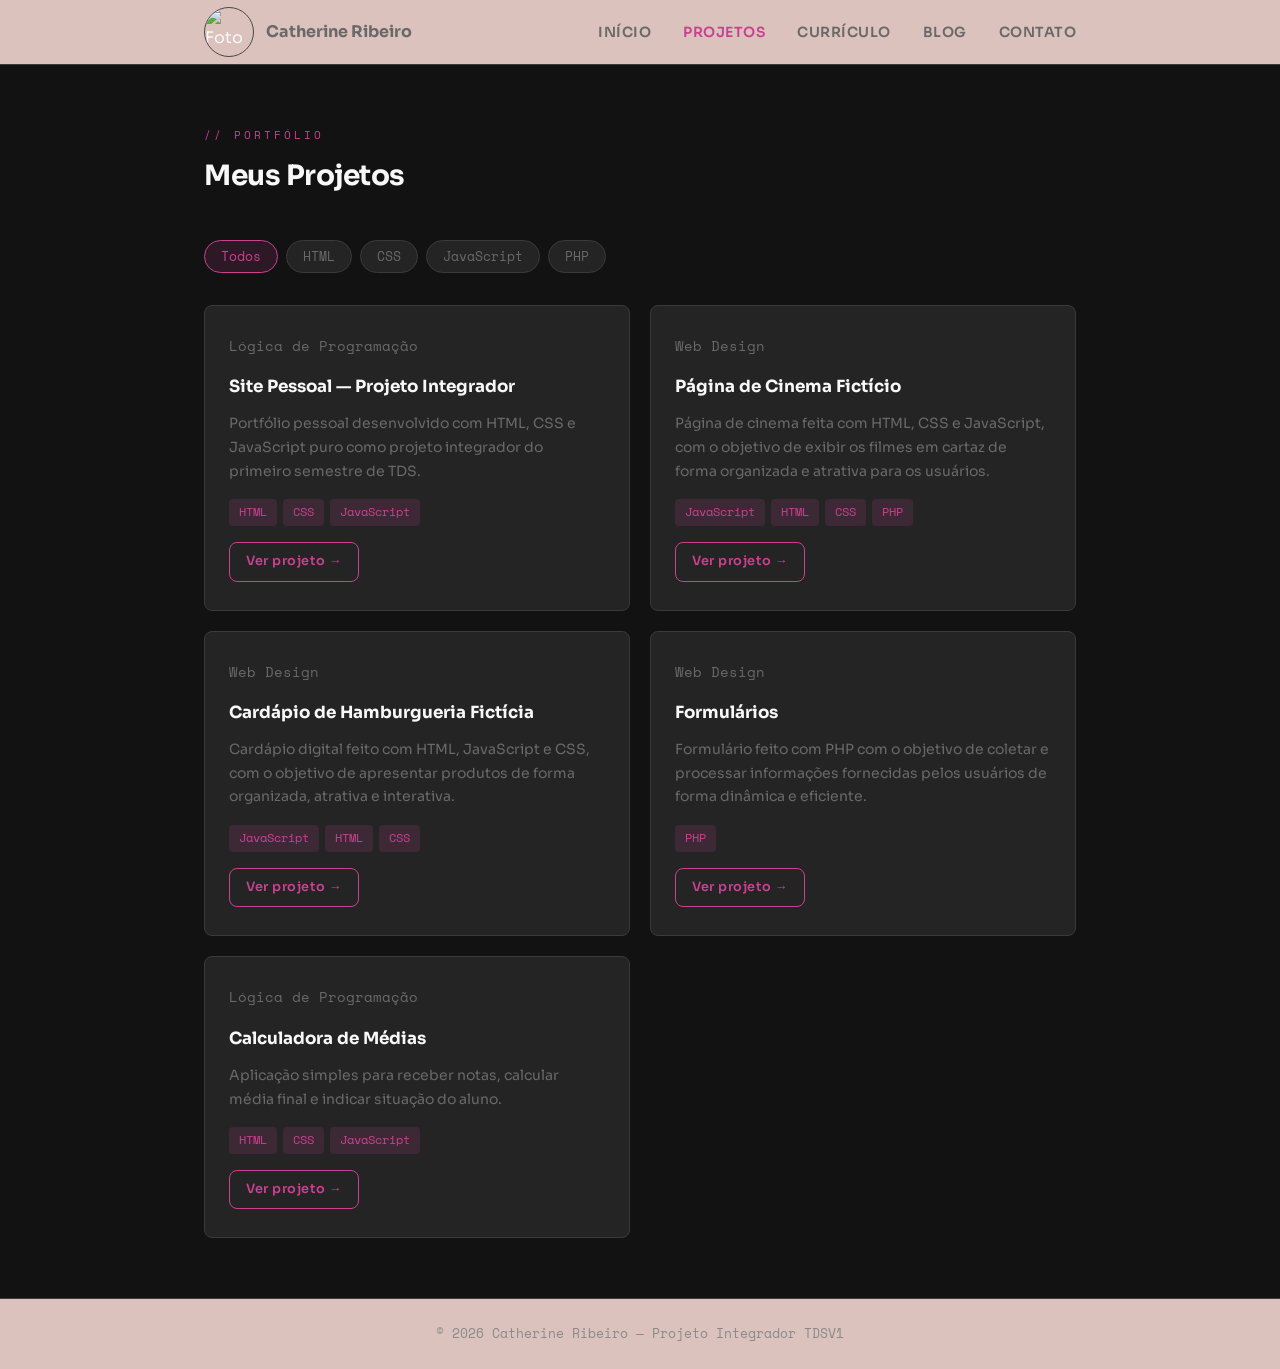
==== projetos.html @ 3d5c8a29 "alteracao" ====
<!DOCTYPE html>
<html lang="pt-BR">
<head>
  <meta charset="UTF-8" />
  <meta name="viewport" content="width=device-width, initial-scale=1.0" />
  <meta name="description" content="Projetos de Catherine Ribeiro — portfólio, cinema, cardápio digital, formulários PHP e calculadora." />
  <meta property="og:title" content="Projetos — Catherine Ribeiro" />
  <meta property="og:description" content="Galeria de projetos desenvolvidos no curso de TDS." />
  <meta property="og:type" content="website" />
  <title>Projetos — Catherine Ribeiro</title>
  <link rel="icon" href="assets/imagens/favicon.svg" type="image/svg+xml" />
  <link rel="preconnect" href="https://fonts.googleapis.com" />
  <link rel="preconnect" href="https://fonts.gstatic.com" crossorigin />
  <link href="https://fonts.googleapis.com/css2?family=Space+Mono:wght@400;700&family=Sora:wght@300;400;600;700&display=swap" rel="stylesheet" />
  <link rel="stylesheet" href="assets/css/estilo.css" />
</head>
<body>
  <a class="skip-link" href="#conteudo-principal">Pular para o conteúdo</a>
  <div class="page-wrapper">

    <header data-partial="header">
      <div class="container">
        <div class="header-brand">
          <img src="assets/imagens/perfil.jpeg" alt="Foto de Catherine Ribeiro" class="logoft" width="50" height="50" />
          <a class="logo" href="index.html"><span>Catherine Ribeiro</span></a>
        </div>
        <button class="menu-toggle" id="menu-toggle" type="button" aria-label="Abrir menu" aria-expanded="false" aria-controls="nav-menu">
          <span></span><span></span><span></span>
        </button>
        <nav aria-label="Navegação principal">
          <ul id="nav-menu">
            <li><a href="index.html">Início</a></li>
            <li><a href="projetos.html">Projetos</a></li>
            <li><a href="curriculo.html">Currículo</a></li>
            <li><a href="blog.html">Blog</a></li>
            <li><a href="contato.html">Contato</a></li>
          </ul>
        </nav>
      </div>
    </header>

    <main id="conteudo-principal">
      <div class="container">

        <p class="section-label">// portfólio</p>
        <h1 class="section-title">Meus Projetos</h1>

        <div class="filtros">
          <button class="btn-filtro ativo" type="button" data-filtro="todos">Todos</button>
          <button class="btn-filtro" type="button" data-filtro="HTML">HTML</button>
          <button class="btn-filtro" type="button" data-filtro="CSS">CSS</button>
          <button class="btn-filtro" type="button" data-filtro="JavaScript">JavaScript</button>
          <button class="btn-filtro" type="button" data-filtro="PHP">PHP</button>
        </div>

        <div class="projetos-grid">

          <article class="projeto-card" data-tecnologias="HTML CSS JavaScript">
            <p class="projeto-disciplina">Lógica de Programação</p>
            <h3>Site Pessoal — Projeto Integrador</h3>
            <p>
              Portfólio pessoal desenvolvido com HTML, CSS e JavaScript puro
              como projeto integrador do primeiro semestre de TDS.
            </p>
            <div class="tags">
              <span class="tag">HTML</span>
              <span class="tag">CSS</span>
              <span class="tag">JavaScript</span>
            </div>
            <a href="index.html" class="btn btn-outline btn-projeto">Ver projeto →</a>
          </article>

          <article class="projeto-card" data-tecnologias="HTML CSS JavaScript PHP">
            <p class="projeto-disciplina">Web Design</p>
            <h3>Página de Cinema Fictício</h3>
            <p>
              Página de cinema feita com HTML, CSS e JavaScript, com o objetivo de exibir os filmes em cartaz de forma organizada e atrativa para os usuários.
            </p>
            <div class="tags">
              <span class="tag">JavaScript</span>
              <span class="tag">HTML</span>
              <span class="tag">CSS</span>
              <span class="tag">PHP</span>
            </div>
            <a href="projetos/cine-alfa/index.html" target="_blank" rel="noopener noreferrer" class="btn btn-outline btn-projeto" title="Requer XAMPP local">Ver projeto →</a>
          </article>

          <article class="projeto-card" data-tecnologias="HTML CSS JavaScript">
            <p class="projeto-disciplina">Web Design</p>
            <h3>Cardápio de Hamburgueria Fictícia</h3>
            <p>
              Cardápio digital feito com HTML, JavaScript e CSS, com o objetivo de apresentar produtos de forma organizada, atrativa e interativa.
            </p>
            <div class="tags">
              <span class="tag">JavaScript</span>
              <span class="tag">HTML</span>
              <span class="tag">CSS</span>
            </div>
            <a href="projetos/byte-burger/index.html" target="_blank" rel="noopener noreferrer" class="btn btn-outline btn-projeto" title="Requer XAMPP local">Ver projeto →</a>
          </article>

          <article class="projeto-card" data-tecnologias="PHP">
            <p class="projeto-disciplina">Web Design</p>
            <h3>Formulários</h3>
            <p>
              Formulário feito com PHP com o objetivo de coletar e processar informações fornecidas pelos usuários de forma dinâmica e eficiente.
            </p>
            <div class="tags">
              <span class="tag">PHP</span>
            </div>
            <a href="http://localhost/duaspaginas/pagina1.php" target="_blank" rel="noopener noreferrer" class="btn btn-outline btn-projeto" title="Requer XAMPP local">Ver projeto →</a>
          </article>

          <article class="projeto-card" data-tecnologias="HTML CSS JavaScript">
            <p class="projeto-disciplina">Lógica de Programação</p>
            <h3>Calculadora de Médias</h3>
            <p>
              Aplicação simples para receber notas, calcular média final e indicar situação do aluno.
            </p>
            <div class="tags">
              <span class="tag">HTML</span>
              <span class="tag">CSS</span>
              <span class="tag">JavaScript</span>
            </div>
            <a href="projetos/calculadora/questao01.html" target="_blank" rel="noopener noreferrer" class="btn btn-outline btn-projeto" title="Requer XAMPP local">Ver projeto →</a>
          </article>

        </div>

        <p id="filtro-vazio" class="filtro-vazio" role="status">Nenhum projeto encontrado para este filtro.</p>

      </div>
    </main>

    <footer data-partial="footer">
      <div class="container">
        <p>© <span class="ano-atual"></span> Catherine Ribeiro — Projeto Integrador TDSV1</p>
      </div>
    </footer>

  </div>
  <script src="assets/js/app.js"></script>
</body>
</html>
---- assets/css/estilo.css ----
/* =============================================
   VARIÁVEIS CSS - Altere aqui para mudar o tema
   ============================================= */
:root {
  --bg-primary: #121212;
  --bg-secondary: #dbc2bd;
  --bg-card: #242424;
  --accent: #ca4191;
  --accent-secondary: #ed70ed;
  --accent-dim: rgba(202, 65, 145, 0.15);
  --text-primary: #f8f8f8;
  --text-secondary: #6a6969;
  --text-muted: #8a8a8a;
  --border: #3a3a3a;
  --font-display: 'Space Mono', monospace;
  --font-body: 'Sora', sans-serif;
  --radius: 8px;
  --transition: 0.2s ease;
}

/* =============================================
   RESET & BASE
   ============================================= */
*, *::before, *::after {
  box-sizing: border-box;
  margin: 0;
  padding: 0;
}

html {
  scroll-behavior: smooth;
}

body {
  background-color: var(--bg-primary);
  color: var(--text-primary);
  font-family: var(--font-body);
  font-size: 16px;
  line-height: 1.7;
  min-height: 100vh;
}

a {
  color: var(--accent);
  text-decoration: none;
  transition: opacity var(--transition);
}

a:hover {
  opacity: 0.75;
}

a:focus-visible,
button:focus-visible,
input:focus-visible,
textarea:focus-visible {
  outline: 2px solid var(--accent);
  outline-offset: 2px;
}

img {
  max-width: 100%;
  display: block;
}

ul {
  list-style: none;
}

/* =============================================
   ACESSIBILIDADE
   ============================================= */
.skip-link {
  position: absolute;
  top: -100%;
  left: 16px;
  z-index: 200;
  padding: 10px 16px;
  background: var(--accent);
  color: #000;
  font-weight: 600;
  border-radius: var(--radius);
}

.skip-link:focus {
  top: 16px;
}

.sr-only {
  position: absolute;
  width: 1px;
  height: 1px;
  padding: 0;
  margin: -1px;
  overflow: hidden;
  clip: rect(0, 0, 0, 0);
  white-space: nowrap;
  border: 0;
}

/* =============================================
   LAYOUT
   ============================================= */
.container {
  max-width: 920px;
  margin: 0 auto;
  padding: 0 24px;
}

.page-wrapper {
  display: flex;
  flex-direction: column;
  min-height: 100vh;
}

main {
  flex: 1;
  padding: 60px 0;
}

/* =============================================
   HEADER / NAV
   ============================================= */
header {
  background-color: var(--bg-secondary);
  border-bottom: 1px solid var(--border);
  position: sticky;
  top: 0;
  z-index: 100;
}

header .container {
  display: flex;
  align-items: center;
  justify-content: space-between;
  gap: 16px;
  height: 64px;
}

.header-brand {
  display: flex;
  align-items: center;
  gap: 12px;
  min-width: 0;
}

.logoft {
  width: 50px;
  height: 50px;
  border: 1px solid #494747;
  border-radius: 50%;
  object-fit: cover;
  flex-shrink: 0;
}

.logo {
  font-weight: 700;
  white-space: nowrap;
}

.logo span {
  color: var(--text-secondary);
}

.logo:hover {
  opacity: 1;
}

.logo:hover span {
  color: var(--accent);
}

nav ul {
  display: flex;
  gap: 32px;
}

nav a {
  color: var(--text-secondary);
  font-size: 0.875rem;
  font-weight: 600;
  letter-spacing: 0.5px;
  text-transform: uppercase;
  transition: color var(--transition);
}

nav a:hover,
nav a.ativo {
  color: var(--accent);
  opacity: 1;
}

.menu-toggle {
  display: none;
  flex-direction: column;
  gap: 5px;
  cursor: pointer;
  background: none;
  border: none;
  padding: 4px;
}

.menu-toggle span {
  display: block;
  width: 24px;
  height: 2px;
  background-color: #717070;
  transition: all 0.3s ease;
}

.menu-toggle.aberto span:nth-child(1) {
  transform: translateY(7px) rotate(45deg);
}

.menu-toggle.aberto span:nth-child(2) {
  opacity: 0;
}

.menu-toggle.aberto span:nth-child(3) {
  transform: translateY(-7px) rotate(-45deg);
}

/* =============================================
   HERO (página inicial)
   ============================================= */
.hero {
  padding: 80px 0 60px;
  border-bottom: 1px solid var(--border);
  margin-bottom: 60px;
}

.hero-tag {
  font-family: var(--font-display);
  font-size: 0.75rem;
  color: var(--accent);
  letter-spacing: 2px;
  text-transform: uppercase;
  margin-bottom: 16px;
}

.hero h1 {
  font-size: clamp(2rem, 5vw, 3.5rem);
  font-weight: 700;
  line-height: 1.15;
  margin-bottom: 20px;
  letter-spacing: -1px;
}

.hero h1 em {
  font-style: normal;
  color: var(--accent);
}

.hero p {
  font-size: 1.1rem;
  color: var(--text-secondary);
  max-width: 560px;
  margin-bottom: 32px;
}

.btn {
  display: inline-block;
  padding: 12px 24px;
  border-radius: var(--radius);
  font-size: 0.875rem;
  font-weight: 600;
  letter-spacing: 0.5px;
  cursor: pointer;
  transition: all var(--transition);
  border: none;
}

.btn-primary {
  background-color: var(--accent);
  color: #000;
}

.btn-primary:hover {
  background-color: #f98fedd1;
  opacity: 1;
}

.btn-outline {
  background: transparent;
  color: var(--accent);
  border: 1px solid var(--accent);
}

.btn-outline:hover {
  background-color: #f2aeea16;
  opacity: 1;
}

.btn-full {
  width: 100%;
}

.btn-projeto {
  margin-top: 16px;
  font-size: 0.8rem;
  padding: 8px 16px;
}

.hero-btns {
  display: flex;
  gap: 12px;
  flex-wrap: wrap;
}

/* =============================================
   SEÇÃO GENÉRICA
   ============================================= */
.section-label {
  font-family: var(--font-display);
  font-size: 0.7rem;
  letter-spacing: 3px;
  text-transform: uppercase;
  color: var(--accent);
  margin-bottom: 8px;
}

.section-title {
  font-size: 1.75rem;
  font-weight: 700;
  margin-bottom: 40px;
  letter-spacing: -0.5px;
}

.section-subtitle {
  font-size: 1.1rem;
  color: var(--text-secondary);
  margin-bottom: 28px;
  font-family: var(--font-display);
  letter-spacing: 1px;
  text-transform: uppercase;
}

.texto-secundario {
  color: var(--text-secondary);
  margin-bottom: 32px;
  font-size: 0.95rem;
}

.separador {
  border: none;
  border-top: 1px solid var(--border);
  margin: 64px 0;
}

/* =============================================
   POSTS EM DESTAQUE (index)
   ============================================= */
.posts-destaque {
  display: flex;
  flex-direction: column;
  gap: 16px;
}

.post-card {
  background: var(--bg-card);
  border: 1px solid var(--border);
  border-radius: var(--radius);
  padding: 24px;
  transition: border-color var(--transition), transform var(--transition);
}

.post-card:hover {
  border-color: var(--accent);
  transform: translateY(-2px);
}

.post-card h3 {
  font-size: 1rem;
  font-weight: 600;
  margin-bottom: 6px;
}

.post-card h3 a {
  color: var(--text-primary);
}

.post-card h3 a:hover {
  color: var(--accent);
  opacity: 1;
}

.post-meta {
  font-size: 0.78rem;
  color: var(--text-muted);
  margin-bottom: 10px;
  font-family: var(--font-display);
}

.post-card p {
  font-size: 0.9rem;
  color: var(--text-secondary);
}

.ver-mais {
  margin-top: 32px;
  display: inline-block;
  font-family: var(--font-display);
  font-size: 0.875rem;
}

/* =============================================
   PROJETOS
   ============================================= */
.filtros {
  display: flex;
  flex-wrap: wrap;
  gap: 8px;
  margin-bottom: 32px;
}

.btn-filtro {
  background: var(--bg-card);
  border: 1px solid var(--border);
  color: var(--text-secondary);
  padding: 6px 16px;
  border-radius: 20px;
  font-size: 0.8rem;
  font-family: var(--font-display);
  cursor: pointer;
  transition: all 0.2s;
}

.btn-filtro:hover,
.btn-filtro.ativo {
  border-color: var(--accent);
  color: var(--accent);
  background: var(--accent-dim);
}

.filtro-vazio {
  display: none;
  padding: 24px;
  text-align: center;
  color: var(--text-secondary);
  background: var(--bg-card);
  border: 1px dashed var(--border);
  border-radius: var(--radius);
  margin-top: 16px;
}

.filtro-vazio.visivel {
  display: block;
}

.projetos-grid {
  display: grid;
  grid-template-columns: repeat(auto-fill, minmax(280px, 1fr));
  gap: 20px;
}

.projeto-card {
  background: var(--bg-card);
  border: 1px solid var(--border);
  border-radius: var(--radius);
  padding: 28px 24px;
  transition: border-color var(--transition), transform var(--transition), opacity var(--transition);
}

.projeto-card:hover {
  border-color: var(--accent);
  transform: translateY(-3px);
}

.projeto-card.oculto {
  display: none;
}

.projeto-card h3 {
  font-size: 1.05rem;
  font-weight: 700;
  margin-bottom: 10px;
}

.projeto-card p {
  font-size: 0.875rem;
  color: var(--text-secondary);
  margin-bottom: 16px;
}

.projeto-disciplina {
  font-size: 0.75rem;
  font-family: var(--font-display);
  color: var(--accent);
  margin-bottom: 12px;
}

.tags {
  display: flex;
  flex-wrap: wrap;
  gap: 6px;
}

.tag {
  background: var(--accent-dim);
  color: var(--accent);
  border-radius: 4px;
  padding: 3px 10px;
  font-size: 0.75rem;
  font-family: var(--font-display);
}

/* =============================================
   CURRÍCULO - LINHA DO TEMPO
   ============================================= */
.timeline {
  position: relative;
  padding-left: 28px;
}

.timeline::before {
  content: '';
  position: absolute;
  left: 0;
  top: 6px;
  bottom: 0;
  width: 2px;
  background: var(--border);
}

.timeline-item {
  position: relative;
  margin-bottom: 36px;
}

.timeline-item::before {
  content: '';
  position: absolute;
  left: -32px;
  top: 6px;
  width: 10px;
  height: 10px;
  border-radius: 50%;
  background: var(--accent);
  border: 2px solid var(--bg-primary);
}

.timeline-item h3 {
  font-size: 1rem;
  font-weight: 700;
  margin-bottom: 4px;
}

.timeline-periodo {
  font-size: 0.78rem;
  color: var(--accent);
  font-family: var(--font-display);
  margin-bottom: 8px;
}

.timeline-item p {
  font-size: 0.9rem;
  color: var(--text-secondary);
}

.curriculo-section {
  margin-bottom: 56px;
}

.habilidades-grid {
  display: grid;
  grid-template-columns: 1fr 1fr;
  gap: 12px;
}

.habilidade-item {
  background: var(--bg-card);
  border: 1px solid var(--border);
  border-radius: var(--radius);
  padding: 14px 18px;
  font-size: 0.875rem;
  display: flex;
  align-items: center;
  gap: 10px;
}

.habilidade-item:hover {
  border-color: var(--accent);
}

.habilidade-item::before {
  content: '▸';
  color: var(--accent);
  font-size: 0.75rem;
}

/* =============================================
   BLOG
   ============================================= */
.blog-lista {
  display: flex;
  flex-direction: column;
  gap: 20px;
}

.blog-post-card {
  background: var(--bg-card);
  border: 1px solid var(--border);
  border-radius: var(--radius);
  padding: 28px;
  transition: border-color var(--transition);
  scroll-margin-top: 80px;
}

.blog-post-card:hover {
  border-color: var(--accent);
}

.blog-post-card h2 {
  font-size: 1.15rem;
  font-weight: 700;
  margin-bottom: 8px;
}

.blog-post-card h2 a {
  color: var(--text-primary);
}

.blog-post-card h2 a:hover {
  color: var(--accent);
  opacity: 1;
}

.blog-post-card p {
  font-size: 0.9rem;
  color: var(--text-secondary);
  margin-top: 10px;
}

/* =============================================
   CONTATO
   ============================================= */
.contato-grid {
  display: grid;
  grid-template-columns: 1fr 1fr;
  gap: 48px;
  align-items: start;
}

.form-group {
  margin-bottom: 20px;
}

label {
  display: block;
  font-size: 0.8rem;
  font-family: var(--font-display);
  letter-spacing: 1px;
  text-transform: uppercase;
  color: var(--text-secondary);
  margin-bottom: 8px;
}

input, textarea {
  width: 100%;
  background: var(--bg-card);
  border: 1px solid var(--border);
  border-radius: var(--radius);
  padding: 12px 16px;
  color: var(--text-primary);
  font-family: var(--font-body);
  font-size: 0.95rem;
  transition: border-color var(--transition);
  outline: none;
}

input:focus, textarea:focus {
  border-color: var(--accent);
}

input.erro, textarea.erro {
  border-color: #ff4d4d;
}

.msg-erro {
  font-size: 0.78rem;
  color: #ff4d4d;
  margin-top: 5px;
  display: none;
}

.msg-erro.visivel {
  display: block;
}

textarea {
  resize: vertical;
  min-height: 130px;
}

.contato-info h3 {
  font-size: 1rem;
  font-weight: 700;
  margin-bottom: 20px;
}

.contato-link {
  display: flex;
  align-items: center;
  gap: 12px;
  margin-bottom: 16px;
  padding: 14px 18px;
  background: var(--bg-card);
  border: 1px solid var(--border);
  border-radius: var(--radius);
  color: var(--text-primary);
  font-size: 0.875rem;
  transition: border-color var(--transition);
}

.contato-link:hover {
  border-color: var(--accent);
  color: var(--accent);
  opacity: 1;
}

.contato-link .icone {
  width: 20px;
  height: 20px;
  flex-shrink: 0;
  fill: currentColor;
}

.specs-grid {
  display: grid;
  grid-template-columns: 1fr 1fr;
  gap: 20px;
  margin-top: 16px;
}

.spec-card {
  background: var(--bg-card);
  border: 1px solid var(--border);
  border-radius: var(--radius);
  padding: 20px;
}

.spec-card h4 {
  font-family: var(--font-display);
  font-size: 0.75rem;
  color: var(--accent);
  letter-spacing: 1px;
  text-transform: uppercase;
  margin-bottom: 14px;
}

.spec-item {
  font-size: 0.85rem;
  color: var(--text-secondary);
  margin-bottom: 8px;
  display: flex;
  gap: 8px;
}

.spec-item strong {
  color: var(--text-primary);
  min-width: 80px;
}

.form-feedback {
  padding: 14px 18px;
  border-radius: var(--radius);
  font-size: 0.875rem;
  margin-top: 16px;
  display: none;
}

.form-feedback.sucesso {
  background: rgba(0, 229, 160, 0.1);
  border: 1px solid var(--accent);
  color: var(--accent);
  display: block;
}

.form-feedback.falha {
  background: rgba(255, 77, 77, 0.1);
  border: 1px solid #ff4d4d;
  color: #ff4d4d;
  display: block;
}

/* =============================================
   FOOTER
   ============================================= */
footer {
  background: var(--bg-secondary);
  border-top: 1px solid var(--border);
  padding: 24px 0;
  text-align: center;
  font-size: 0.8rem;
  color: var(--text-muted);
  font-family: var(--font-display);
}

/* =============================================
   RESPONSIVO
   ============================================= */
@media (max-width: 900px) {
  nav ul {
    gap: 20px;
  }

  nav a {
    font-size: 0.8rem;
  }
}

@media (max-width: 700px) {
  nav ul {
    display: none;
    flex-direction: column;
    gap: 0;
    position: absolute;
    top: 64px;
    left: 0;
    right: 0;
    background: var(--bg-secondary);
    border-bottom: 1px solid var(--border);
    padding: 16px 0;
  }

  nav ul.aberto {
    display: flex;
  }

  nav a {
    display: block;
    padding: 12px 24px;
  }

  .menu-toggle {
    display: flex;
  }

  header {
    position: relative;
  }

  .contato-grid {
    grid-template-columns: 1fr;
  }

  .habilidades-grid {
    grid-template-columns: 1fr;
  }

  .specs-grid {
    grid-template-columns: 1fr;
  }

  .projetos-grid {
    grid-template-columns: 1fr;
  }
}
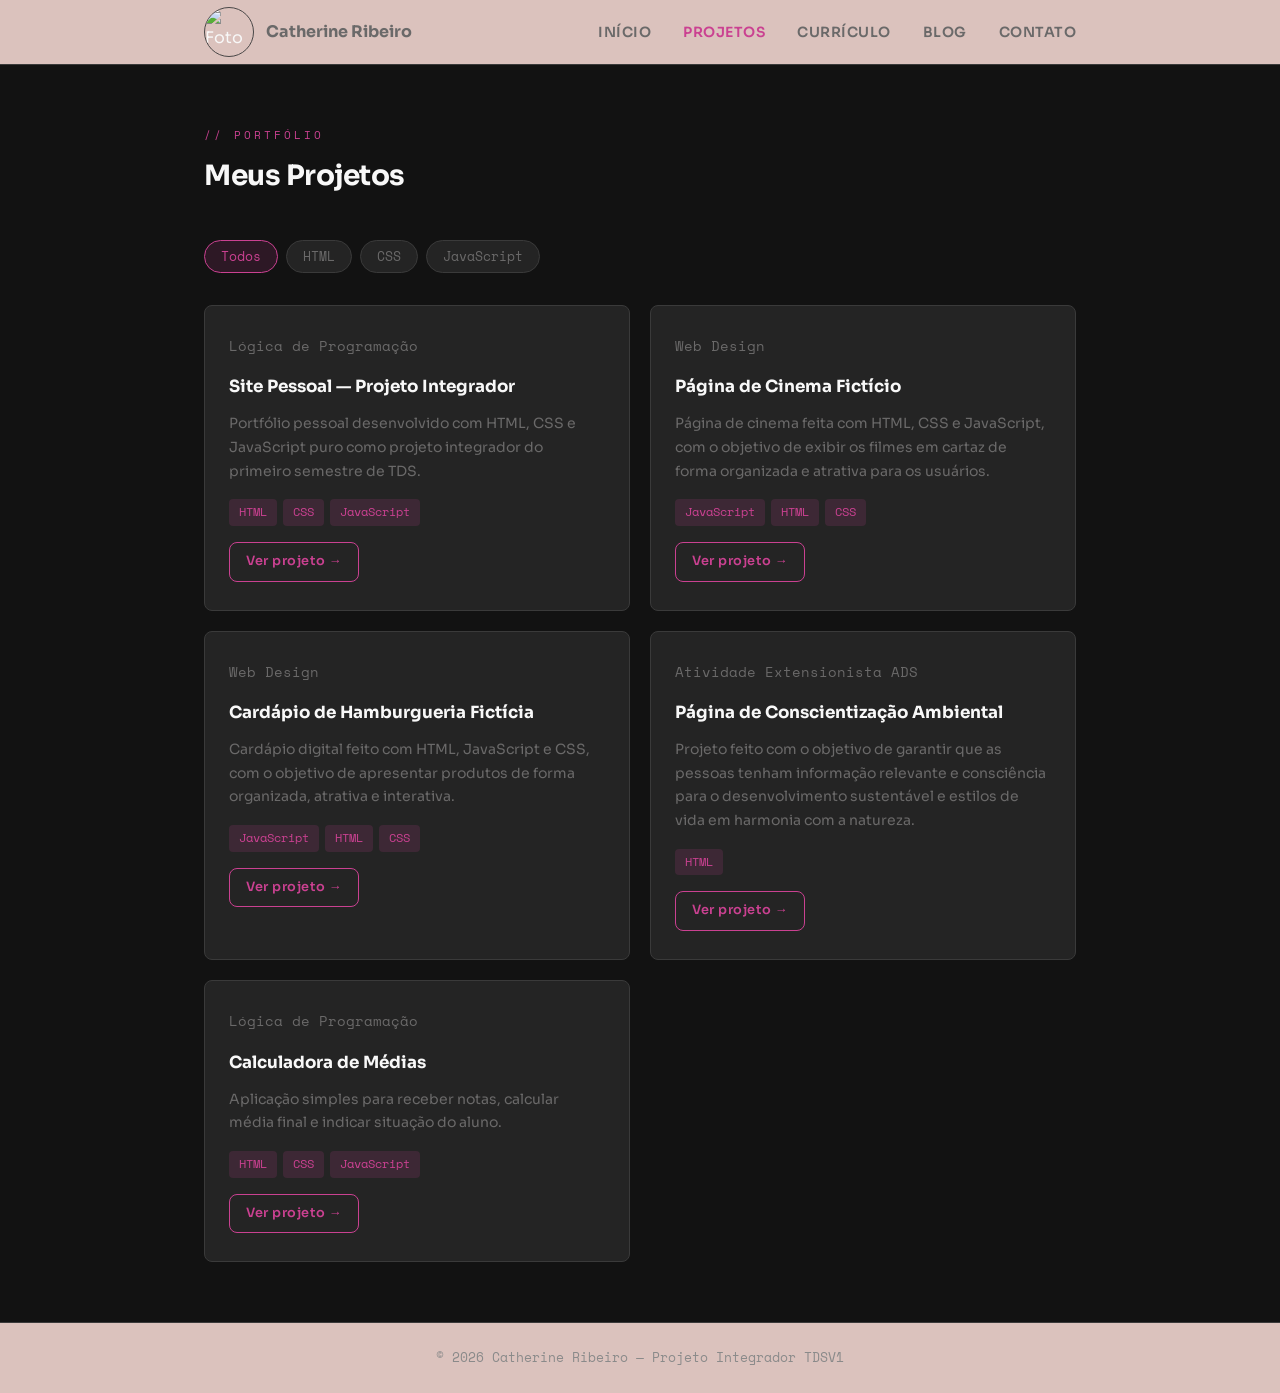
==== commit 250568e9: "ajusteProjeto" ====
--- a/projetos.html
+++ b/projetos.html
@@ -50,7 +50,6 @@
           <button class="btn-filtro" type="button" data-filtro="HTML">HTML</button>
           <button class="btn-filtro" type="button" data-filtro="CSS">CSS</button>
           <button class="btn-filtro" type="button" data-filtro="JavaScript">JavaScript</button>
-          <button class="btn-filtro" type="button" data-filtro="PHP">PHP</button>
         </div>
 
         <div class="projetos-grid">
@@ -80,7 +79,6 @@
               <span class="tag">JavaScript</span>
               <span class="tag">HTML</span>
               <span class="tag">CSS</span>
-              <span class="tag">PHP</span>
             </div>
             <a href="projetos/cine-alfa/index.html" target="_blank" rel="noopener noreferrer" class="btn btn-outline btn-projeto" title="Requer XAMPP local">Ver projeto →</a>
           </article>
@@ -100,15 +98,15 @@
           </article>
 
           <article class="projeto-card" data-tecnologias="PHP">
-            <p class="projeto-disciplina">Web Design</p>
-            <h3>Formulários</h3>
+            <p class="projeto-disciplina">Atividade Extensionista ADS</p>
+            <h3>Página de Conscientização Ambiental</h3>
             <p>
-              Formulário feito com PHP com o objetivo de coletar e processar informações fornecidas pelos usuários de forma dinâmica e eficiente.
+             Projeto feito com o objetivo de garantir que as pessoas tenham informação relevante e consciência para o desenvolvimento sustentável e estilos de vida em harmonia com a natureza.
             </p>
             <div class="tags">
-              <span class="tag">PHP</span>
+              <span class="tag">HTML</span>
             </div>
-            <a href="http://localhost/duaspaginas/pagina1.php" target="_blank" rel="noopener noreferrer" class="btn btn-outline btn-projeto" title="Requer XAMPP local">Ver projeto →</a>
+            <a href="projetos/projetoAmbiental/index.html" target="_blank" rel="noopener noreferrer" class="btn btn-outline btn-projeto" title="Requer XAMPP local">Ver projeto →</a>
           </article>
 
           <article class="projeto-card" data-tecnologias="HTML CSS JavaScript">
